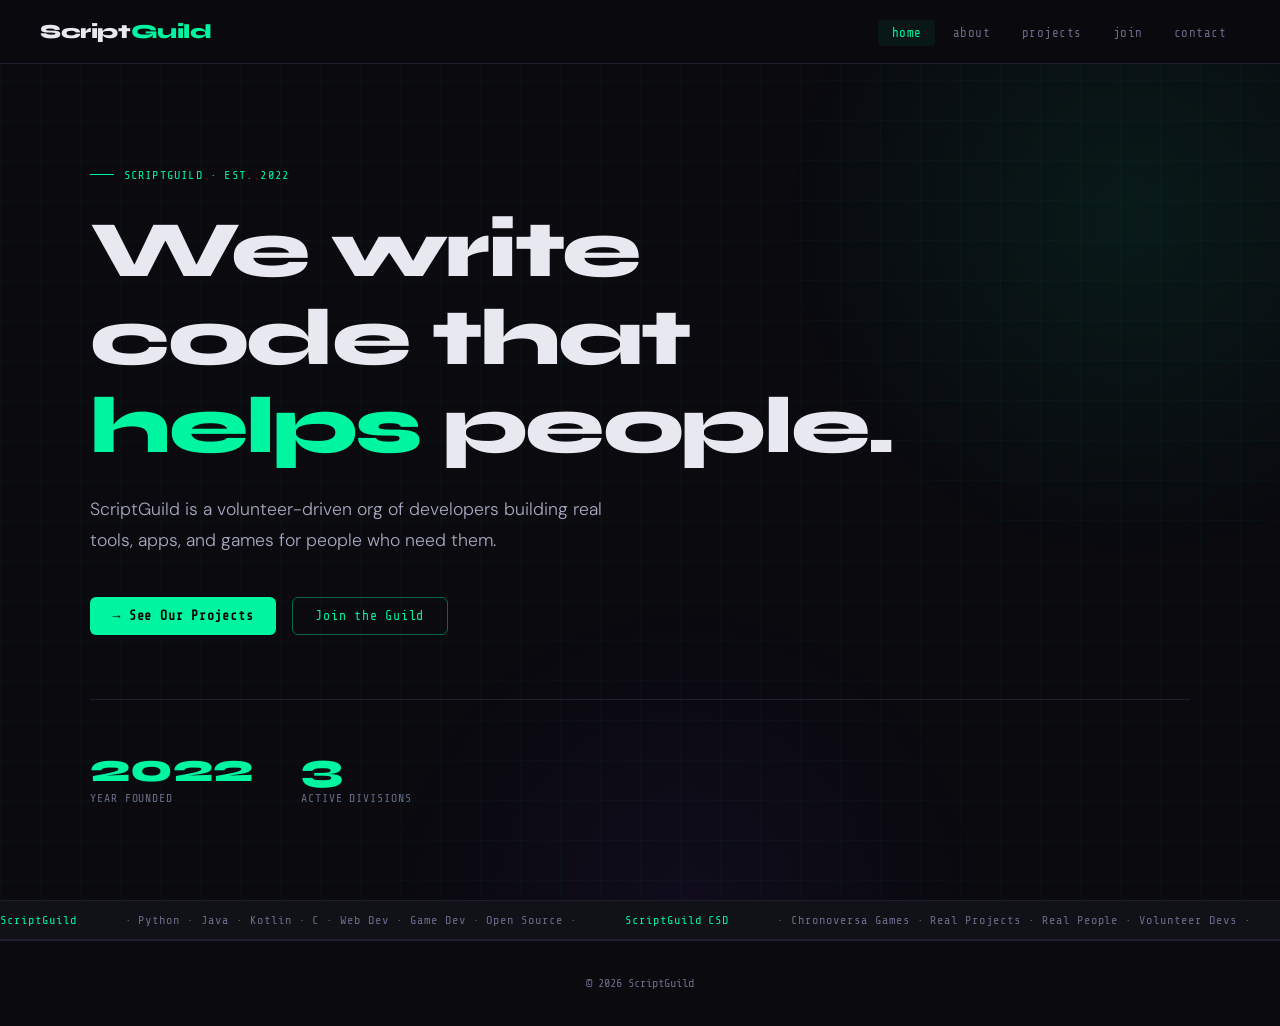
==== index.html @ 2c890572 "Rename home.html to index.html" ====
<!DOCTYPE html>
<html lang="en">
<head>
  <meta charset="UTF-8" />
  <meta name="viewport" content="width=device-width, initial-scale=1.0"/>
  <title>ScriptGuild — Home</title>
  <link rel="preconnect" href="https://fonts.googleapis.com">
  <link href="https://fonts.googleapis.com/css2?family=Share+Tech+Mono&family=Syne:wght@400;600;700;800&family=DM+Sans:wght@300;400;500&display=swap" rel="stylesheet">
  <style>
    :root {
      --bg: #0a0a0f;
      --surface: #111118;
      --surface2: #16161f;
      --border: #1e1e2e;
      --accent: #00f5a0;
      --accent2: #7c3aed;
      --accent3: #f59e0b;
      --text: #e8e8f0;
      --muted: #6b6b8a;
      --mono: 'Share Tech Mono', monospace;
      --display: 'Syne', sans-serif;
      --body: 'DM Sans', sans-serif;
    }

    *, *::before, *::after { box-sizing: border-box; margin: 0; padding: 0; }

    html { scroll-behavior: smooth; }

    body {
      background: var(--bg);
      color: var(--text);
      font-family: var(--body);
      font-weight: 300;
      min-height: 100vh;
      overflow-x: hidden;
    }

    /* Subtle grid background */
    body::before {
      content: '';
      position: fixed;
      inset: 0;
      background-image:
        linear-gradient(rgba(0,245,160,0.03) 1px, transparent 1px),
        linear-gradient(90deg, rgba(0,245,160,0.03) 1px, transparent 1px);
      background-size: 40px 40px;
      pointer-events: none;
      z-index: 0;
    }

    /* NAV */
    nav {
      position: fixed;
      top: 0; left: 0; right: 0;
      z-index: 100;
      display: flex;
      align-items: center;
      justify-content: space-between;
      padding: 0 2.5rem;
      height: 64px;
      background: rgba(10,10,15,0.85);
      backdrop-filter: blur(12px);
      border-bottom: 1px solid var(--border);
    }

    .nav-logo {
      font-family: var(--display);
      font-weight: 800;
      font-size: 1.25rem;
      color: var(--text);
      text-decoration: none;
      letter-spacing: -0.02em;
    }

    .nav-logo span {
      color: var(--accent);
    }

    .nav-links {
      display: flex;
      gap: 0.25rem;
      list-style: none;
    }

    .nav-links a {
      font-family: var(--mono);
      font-size: 0.78rem;
      color: var(--muted);
      text-decoration: none;
      padding: 0.4rem 0.85rem;
      border-radius: 4px;
      transition: color 0.2s, background 0.2s;
      letter-spacing: 0.04em;
    }

    .nav-links a:hover,
    .nav-links a.active {
      color: var(--accent);
      background: rgba(0,245,160,0.06);
    }

    /* Hamburger */
    .nav-toggle {
      display: none;
      flex-direction: column;
      gap: 5px;
      cursor: pointer;
      padding: 4px;
    }
    .nav-toggle span {
      display: block;
      width: 22px;
      height: 2px;
      background: var(--text);
      transition: 0.3s;
    }

    @media (max-width: 680px) {
      .nav-toggle { display: flex; }
      .nav-links {
        position: fixed;
        top: 64px; left: 0; right: 0;
        background: var(--surface);
        border-bottom: 1px solid var(--border);
        flex-direction: column;
        padding: 1rem;
        gap: 0.1rem;
        display: none;
      }
      .nav-links.open { display: flex; }
      .nav-links a { padding: 0.6rem 1rem; }
    }

    /* MAIN CONTENT */
    main {
      position: relative;
      z-index: 1;
      padding-top: 64px;
    }

    /* SECTION */
    .section {
      max-width: 1100px;
      margin: 0 auto;
      padding: 5rem 2rem;
    }

    .section-tag {
      font-family: var(--mono);
      font-size: 0.72rem;
      color: var(--accent);
      letter-spacing: 0.12em;
      text-transform: uppercase;
      margin-bottom: 0.75rem;
    }

    h1, h2, h3 {
      font-family: var(--display);
      font-weight: 800;
      letter-spacing: -0.03em;
      line-height: 1.1;
    }

    h1 { font-size: clamp(2.5rem, 7vw, 5rem); }
    h2 { font-size: clamp(1.8rem, 4vw, 3rem); }
    h3 { font-size: 1.25rem; font-weight: 700; }

    p { line-height: 1.75; color: #a8a8c0; }

    a { color: var(--accent); }

    /* CARD */
    .card {
      background: var(--surface);
      border: 1px solid var(--border);
      border-radius: 12px;
      padding: 1.75rem;
      transition: border-color 0.2s, transform 0.2s;
    }

    .card:hover {
      border-color: rgba(0,245,160,0.3);
      transform: translateY(-2px);
    }

    /* BUTTON */
    .btn {
      display: inline-flex;
      align-items: center;
      gap: 0.5rem;
      font-family: var(--mono);
      font-size: 0.82rem;
      letter-spacing: 0.06em;
      padding: 0.65rem 1.4rem;
      border-radius: 6px;
      text-decoration: none;
      transition: all 0.2s;
      cursor: pointer;
      border: none;
    }

    .btn-primary {
      background: var(--accent);
      color: #000;
      font-weight: 700;
    }

    .btn-primary:hover {
      background: #00dda0;
      transform: translateY(-1px);
      color: #000;
    }

    .btn-outline {
      background: transparent;
      color: var(--accent);
      border: 1px solid rgba(0,245,160,0.4);
    }

    .btn-outline:hover {
      background: rgba(0,245,160,0.08);
      border-color: var(--accent);
    }

    /* DIVIDER */
    .divider {
      height: 1px;
      background: linear-gradient(90deg, transparent, var(--border), transparent);
      margin: 1rem 0;
    }

    /* FOOTER */
    footer {
      position: relative;
      z-index: 1;
      border-top: 1px solid var(--border);
      padding: 2rem;
      text-align: center;
    }

    footer p {
      font-family: var(--mono);
      font-size: 0.75rem;
      color: var(--muted);
    }

    /* FADE IN ANIMATION */
    .fade-up {
      opacity: 0;
      transform: translateY(24px);
      animation: fadeUp 0.7s ease forwards;
    }

    @keyframes fadeUp {
      to { opacity: 1; transform: translateY(0); }
    }

    .delay-1 { animation-delay: 0.1s; }
    .delay-2 { animation-delay: 0.2s; }
    .delay-3 { animation-delay: 0.3s; }
    .delay-4 { animation-delay: 0.4s; }
    .delay-5 { animation-delay: 0.5s; }
  </style>
  
<style>
  /* HERO */
  .hero {
    min-height: calc(100vh - 64px);
    display: flex;
    align-items: center;
    position: relative;
    overflow: hidden;
    padding: 0 2rem;
  }

  .hero-inner {
    max-width: 1100px;
    margin: 0 auto;
    width: 100%;
  }

  .hero-eyebrow {
    display: inline-flex;
    align-items: center;
    gap: 0.6rem;
    font-family: var(--mono);
    font-size: 0.75rem;
    color: var(--accent);
    letter-spacing: 0.1em;
    margin-bottom: 1.5rem;
  }

  .hero-eyebrow::before {
    content: '';
    display: block;
    width: 24px;
    height: 1px;
    background: var(--accent);
  }

  .hero h1 {
    max-width: 820px;
    margin-bottom: 1.5rem;
  }

  .hero h1 em {
    font-style: normal;
    color: var(--accent);
    position: relative;
  }

  .hero-sub {
    font-size: 1.1rem;
    max-width: 520px;
    margin-bottom: 2.5rem;
    line-height: 1.8;
  }

  .hero-cta {
    display: flex;
    gap: 1rem;
    flex-wrap: wrap;
  }

  /* Blurry orb */
  .hero-orb {
    position: absolute;
    top: -200px;
    right: -200px;
    width: 700px;
    height: 700px;
    background: radial-gradient(circle, rgba(0,245,160,0.07) 0%, transparent 70%);
    pointer-events: none;
  }

  .hero-orb2 {
    position: absolute;
    bottom: -300px;
    left: 30%;
    width: 600px;
    height: 600px;
    background: radial-gradient(circle, rgba(124,58,237,0.06) 0%, transparent 70%);
    pointer-events: none;
  }

  /* MARQUEE */
  .marquee-strip {
    border-top: 1px solid var(--border);
    border-bottom: 1px solid var(--border);
    overflow: hidden;
    padding: 0.75rem 0;
    background: var(--surface);
  }

  .marquee-inner {
    display: flex;
    gap: 3rem;
    width: max-content;
    animation: marquee 24s linear infinite;
    font-family: var(--mono);
    font-size: 0.75rem;
    color: var(--muted);
    letter-spacing: 0.08em;
  }

  .marquee-inner span { color: var(--accent); }

  @keyframes marquee {
    from { transform: translateX(0); }
    to { transform: translateX(-50%); }
  }

  /* WHY SECTION */
  .why-grid {
    display: grid;
    grid-template-columns: repeat(auto-fit, minmax(280px, 1fr));
    gap: 1.25rem;
    margin-top: 3rem;
  }

  .why-card {
    background: var(--surface);
    border: 1px solid var(--border);
    border-radius: 12px;
    padding: 2rem;
    position: relative;
    overflow: hidden;
    transition: border-color 0.2s, transform 0.2s;
  }

  .why-card:hover {
    border-color: rgba(0,245,160,0.3);
    transform: translateY(-3px);
  }

  .why-card::before {
    content: '';
    position: absolute;
    top: 0; left: 0; right: 0;
    height: 2px;
    background: linear-gradient(90deg, var(--accent), transparent);
    opacity: 0;
    transition: opacity 0.2s;
  }

  .why-card:hover::before { opacity: 1; }

  .why-icon {
    font-size: 2rem;
    margin-bottom: 1rem;
  }

  .why-card h3 {
    margin-bottom: 0.5rem;
  }

  /* STATS */
  .stats-row {
    display: flex;
    gap: 3rem;
    flex-wrap: wrap;
    margin-top: 4rem;
    padding-top: 3rem;
    border-top: 1px solid var(--border);
  }

  .stat {
    display: flex;
    flex-direction: column;
    gap: 0.25rem;
  }

  .stat-num {
    font-family: var(--display);
    font-size: 2.5rem;
    font-weight: 800;
    color: var(--accent);
    line-height: 1;
  }

  .stat-label {
    font-family: var(--mono);
    font-size: 0.72rem;
    color: var(--muted);
    letter-spacing: 0.08em;
    text-transform: uppercase;
  }
</style>

</head>
<body>
  <nav>
    <a href="/" class="nav-logo">Script<span>Guild</span></a>
    <div class="nav-toggle" onclick="toggleNav()" id="hamburger">
      <span></span><span></span><span></span>
    </div>
    <ul class="nav-links" id="navLinks">
      <li><a href="/" class="active">home</a></li>
      <li><a href="/about" class="">about</a></li>
      <li><a href="/projects" class="">projects</a></li>
      <li><a href="/join" class="">join</a></li>
      <li><a href="/contact" class="">contact</a></li>
    </ul>
  </nav>

  <main>
    
<section class="hero">
  <div class="hero-orb"></div>
  <div class="hero-orb2"></div>
  <div class="hero-inner">
    <div class="hero-eyebrow fade-up">SCRIPTGUILD · EST. 2022</div>
    <h1 class="fade-up delay-1">We write code that<br><em>helps</em> people.</h1>
    <p class="hero-sub fade-up delay-2">
      ScriptGuild is a volunteer-driven org of developers building real tools, apps, and games for people who need them.
    </p>
    <div class="hero-cta fade-up delay-3">
      <a href="/projects" class="btn btn-primary">→ See Our Projects</a>
      <a href="/join" class="btn btn-outline">Join the Guild</a>
    </div>

    <div class="stats-row fade-up delay-4">
      <div class="stat">
        <span class="stat-num">2022</span>
        <span class="stat-label">Year Founded</span>
      </div>
      <div class="stat">
        <span class="stat-num">3</span>
        <span class="stat-label">Active Divisions</span>
      </div>
    </div>
  </div>
</section>

<!-- Marquee -->
<div class="marquee-strip">
  <div class="marquee-inner">
    <span>ScriptGuild</span> · Python · Java · Kotlin · C · Web Dev · Game Dev · Open Source · <span>ScriptGuild CSD</span> · Chronoversa Games · Real Projects · Real People · Volunteer Devs ·
    <span>ScriptGuild</span> · Python · Java · Kotlin · C · Web Dev · Game Dev · Open Source · <span>ScriptGuild CSD</span> · Chronoversa Games · Real Projects · Real People · Volunteer Devs ·
  </div>
</div>

<!-- Why Section -->

  </main>

  <footer>
    <p>© 2026 ScriptGuild</p>
  </footer>

  <script>
    function toggleNav() {
      document.getElementById('navLinks').classList.toggle('open');
    }
  </script>
  
</body>
</html>
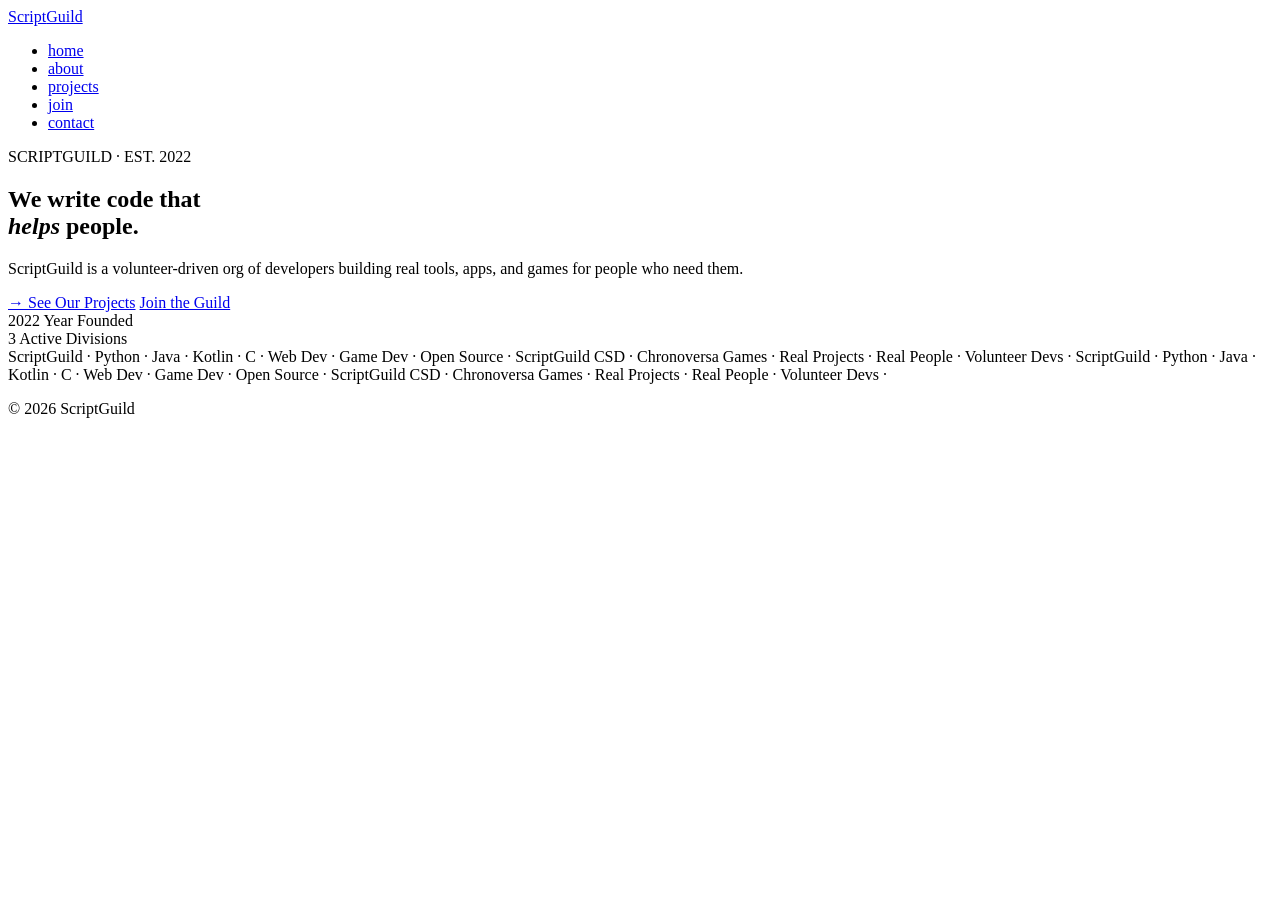
==== commit e22c0a9d: "Update index.html" ====
--- a/index.html
+++ b/index.html
@@ -4,448 +4,11 @@
   <meta charset="UTF-8" />
   <meta name="viewport" content="width=device-width, initial-scale=1.0"/>
   <title>ScriptGuild — Home</title>
+  <link rel="icon" href="images/icon.png">
   <link rel="preconnect" href="https://fonts.googleapis.com">
   <link href="https://fonts.googleapis.com/css2?family=Share+Tech+Mono&family=Syne:wght@400;600;700;800&family=DM+Sans:wght@300;400;500&display=swap" rel="stylesheet">
-  <style>
-    :root {
-      --bg: #0a0a0f;
-      --surface: #111118;
-      --surface2: #16161f;
-      --border: #1e1e2e;
-      --accent: #00f5a0;
-      --accent2: #7c3aed;
-      --accent3: #f59e0b;
-      --text: #e8e8f0;
-      --muted: #6b6b8a;
-      --mono: 'Share Tech Mono', monospace;
-      --display: 'Syne', sans-serif;
-      --body: 'DM Sans', sans-serif;
-    }
-
-    *, *::before, *::after { box-sizing: border-box; margin: 0; padding: 0; }
-
-    html { scroll-behavior: smooth; }
-
-    body {
-      background: var(--bg);
-      color: var(--text);
-      font-family: var(--body);
-      font-weight: 300;
-      min-height: 100vh;
-      overflow-x: hidden;
-    }
-
-    /* Subtle grid background */
-    body::before {
-      content: '';
-      position: fixed;
-      inset: 0;
-      background-image:
-        linear-gradient(rgba(0,245,160,0.03) 1px, transparent 1px),
-        linear-gradient(90deg, rgba(0,245,160,0.03) 1px, transparent 1px);
-      background-size: 40px 40px;
-      pointer-events: none;
-      z-index: 0;
-    }
-
-    /* NAV */
-    nav {
-      position: fixed;
-      top: 0; left: 0; right: 0;
-      z-index: 100;
-      display: flex;
-      align-items: center;
-      justify-content: space-between;
-      padding: 0 2.5rem;
-      height: 64px;
-      background: rgba(10,10,15,0.85);
-      backdrop-filter: blur(12px);
-      border-bottom: 1px solid var(--border);
-    }
-
-    .nav-logo {
-      font-family: var(--display);
-      font-weight: 800;
-      font-size: 1.25rem;
-      color: var(--text);
-      text-decoration: none;
-      letter-spacing: -0.02em;
-    }
-
-    .nav-logo span {
-      color: var(--accent);
-    }
-
-    .nav-links {
-      display: flex;
-      gap: 0.25rem;
-      list-style: none;
-    }
-
-    .nav-links a {
-      font-family: var(--mono);
-      font-size: 0.78rem;
-      color: var(--muted);
-      text-decoration: none;
-      padding: 0.4rem 0.85rem;
-      border-radius: 4px;
-      transition: color 0.2s, background 0.2s;
-      letter-spacing: 0.04em;
-    }
-
-    .nav-links a:hover,
-    .nav-links a.active {
-      color: var(--accent);
-      background: rgba(0,245,160,0.06);
-    }
-
-    /* Hamburger */
-    .nav-toggle {
-      display: none;
-      flex-direction: column;
-      gap: 5px;
-      cursor: pointer;
-      padding: 4px;
-    }
-    .nav-toggle span {
-      display: block;
-      width: 22px;
-      height: 2px;
-      background: var(--text);
-      transition: 0.3s;
-    }
-
-    @media (max-width: 680px) {
-      .nav-toggle { display: flex; }
-      .nav-links {
-        position: fixed;
-        top: 64px; left: 0; right: 0;
-        background: var(--surface);
-        border-bottom: 1px solid var(--border);
-        flex-direction: column;
-        padding: 1rem;
-        gap: 0.1rem;
-        display: none;
-      }
-      .nav-links.open { display: flex; }
-      .nav-links a { padding: 0.6rem 1rem; }
-    }
-
-    /* MAIN CONTENT */
-    main {
-      position: relative;
-      z-index: 1;
-      padding-top: 64px;
-    }
-
-    /* SECTION */
-    .section {
-      max-width: 1100px;
-      margin: 0 auto;
-      padding: 5rem 2rem;
-    }
-
-    .section-tag {
-      font-family: var(--mono);
-      font-size: 0.72rem;
-      color: var(--accent);
-      letter-spacing: 0.12em;
-      text-transform: uppercase;
-      margin-bottom: 0.75rem;
-    }
-
-    h1, h2, h3 {
-      font-family: var(--display);
-      font-weight: 800;
-      letter-spacing: -0.03em;
-      line-height: 1.1;
-    }
-
-    h1 { font-size: clamp(2.5rem, 7vw, 5rem); }
-    h2 { font-size: clamp(1.8rem, 4vw, 3rem); }
-    h3 { font-size: 1.25rem; font-weight: 700; }
-
-    p { line-height: 1.75; color: #a8a8c0; }
-
-    a { color: var(--accent); }
-
-    /* CARD */
-    .card {
-      background: var(--surface);
-      border: 1px solid var(--border);
-      border-radius: 12px;
-      padding: 1.75rem;
-      transition: border-color 0.2s, transform 0.2s;
-    }
-
-    .card:hover {
-      border-color: rgba(0,245,160,0.3);
-      transform: translateY(-2px);
-    }
-
-    /* BUTTON */
-    .btn {
-      display: inline-flex;
-      align-items: center;
-      gap: 0.5rem;
-      font-family: var(--mono);
-      font-size: 0.82rem;
-      letter-spacing: 0.06em;
-      padding: 0.65rem 1.4rem;
-      border-radius: 6px;
-      text-decoration: none;
-      transition: all 0.2s;
-      cursor: pointer;
-      border: none;
-    }
-
-    .btn-primary {
-      background: var(--accent);
-      color: #000;
-      font-weight: 700;
-    }
-
-    .btn-primary:hover {
-      background: #00dda0;
-      transform: translateY(-1px);
-      color: #000;
-    }
-
-    .btn-outline {
-      background: transparent;
-      color: var(--accent);
-      border: 1px solid rgba(0,245,160,0.4);
-    }
-
-    .btn-outline:hover {
-      background: rgba(0,245,160,0.08);
-      border-color: var(--accent);
-    }
-
-    /* DIVIDER */
-    .divider {
-      height: 1px;
-      background: linear-gradient(90deg, transparent, var(--border), transparent);
-      margin: 1rem 0;
-    }
-
-    /* FOOTER */
-    footer {
-      position: relative;
-      z-index: 1;
-      border-top: 1px solid var(--border);
-      padding: 2rem;
-      text-align: center;
-    }
-
-    footer p {
-      font-family: var(--mono);
-      font-size: 0.75rem;
-      color: var(--muted);
-    }
-
-    /* FADE IN ANIMATION */
-    .fade-up {
-      opacity: 0;
-      transform: translateY(24px);
-      animation: fadeUp 0.7s ease forwards;
-    }
-
-    @keyframes fadeUp {
-      to { opacity: 1; transform: translateY(0); }
-    }
-
-    .delay-1 { animation-delay: 0.1s; }
-    .delay-2 { animation-delay: 0.2s; }
-    .delay-3 { animation-delay: 0.3s; }
-    .delay-4 { animation-delay: 0.4s; }
-    .delay-5 { animation-delay: 0.5s; }
-  </style>
-  
-<style>
-  /* HERO */
-  .hero {
-    min-height: calc(100vh - 64px);
-    display: flex;
-    align-items: center;
-    position: relative;
-    overflow: hidden;
-    padding: 0 2rem;
-  }
-
-  .hero-inner {
-    max-width: 1100px;
-    margin: 0 auto;
-    width: 100%;
-  }
-
-  .hero-eyebrow {
-    display: inline-flex;
-    align-items: center;
-    gap: 0.6rem;
-    font-family: var(--mono);
-    font-size: 0.75rem;
-    color: var(--accent);
-    letter-spacing: 0.1em;
-    margin-bottom: 1.5rem;
-  }
-
-  .hero-eyebrow::before {
-    content: '';
-    display: block;
-    width: 24px;
-    height: 1px;
-    background: var(--accent);
-  }
-
-  .hero h1 {
-    max-width: 820px;
-    margin-bottom: 1.5rem;
-  }
-
-  .hero h1 em {
-    font-style: normal;
-    color: var(--accent);
-    position: relative;
-  }
-
-  .hero-sub {
-    font-size: 1.1rem;
-    max-width: 520px;
-    margin-bottom: 2.5rem;
-    line-height: 1.8;
-  }
-
-  .hero-cta {
-    display: flex;
-    gap: 1rem;
-    flex-wrap: wrap;
-  }
-
-  /* Blurry orb */
-  .hero-orb {
-    position: absolute;
-    top: -200px;
-    right: -200px;
-    width: 700px;
-    height: 700px;
-    background: radial-gradient(circle, rgba(0,245,160,0.07) 0%, transparent 70%);
-    pointer-events: none;
-  }
-
-  .hero-orb2 {
-    position: absolute;
-    bottom: -300px;
-    left: 30%;
-    width: 600px;
-    height: 600px;
-    background: radial-gradient(circle, rgba(124,58,237,0.06) 0%, transparent 70%);
-    pointer-events: none;
-  }
-
-  /* MARQUEE */
-  .marquee-strip {
-    border-top: 1px solid var(--border);
-    border-bottom: 1px solid var(--border);
-    overflow: hidden;
-    padding: 0.75rem 0;
-    background: var(--surface);
-  }
-
-  .marquee-inner {
-    display: flex;
-    gap: 3rem;
-    width: max-content;
-    animation: marquee 24s linear infinite;
-    font-family: var(--mono);
-    font-size: 0.75rem;
-    color: var(--muted);
-    letter-spacing: 0.08em;
-  }
-
-  .marquee-inner span { color: var(--accent); }
-
-  @keyframes marquee {
-    from { transform: translateX(0); }
-    to { transform: translateX(-50%); }
-  }
-
-  /* WHY SECTION */
-  .why-grid {
-    display: grid;
-    grid-template-columns: repeat(auto-fit, minmax(280px, 1fr));
-    gap: 1.25rem;
-    margin-top: 3rem;
-  }
-
-  .why-card {
-    background: var(--surface);
-    border: 1px solid var(--border);
-    border-radius: 12px;
-    padding: 2rem;
-    position: relative;
-    overflow: hidden;
-    transition: border-color 0.2s, transform 0.2s;
-  }
-
-  .why-card:hover {
-    border-color: rgba(0,245,160,0.3);
-    transform: translateY(-3px);
-  }
-
-  .why-card::before {
-    content: '';
-    position: absolute;
-    top: 0; left: 0; right: 0;
-    height: 2px;
-    background: linear-gradient(90deg, var(--accent), transparent);
-    opacity: 0;
-    transition: opacity 0.2s;
-  }
-
-  .why-card:hover::before { opacity: 1; }
-
-  .why-icon {
-    font-size: 2rem;
-    margin-bottom: 1rem;
-  }
-
-  .why-card h3 {
-    margin-bottom: 0.5rem;
-  }
-
-  /* STATS */
-  .stats-row {
-    display: flex;
-    gap: 3rem;
-    flex-wrap: wrap;
-    margin-top: 4rem;
-    padding-top: 3rem;
-    border-top: 1px solid var(--border);
-  }
-
-  .stat {
-    display: flex;
-    flex-direction: column;
-    gap: 0.25rem;
-  }
-
-  .stat-num {
-    font-family: var(--display);
-    font-size: 2.5rem;
-    font-weight: 800;
-    color: var(--accent);
-    line-height: 1;
-  }
-
-  .stat-label {
-    font-family: var(--mono);
-    font-size: 0.72rem;
-    color: var(--muted);
-    letter-spacing: 0.08em;
-    text-transform: uppercase;
-  }
-</style>
+  <link rel="stylesheet" href="styles/base.css">
+  <link rel="stylesheet" href="styles/index.css">
 
 </head>
 <body>
@@ -455,11 +18,11 @@
       <span></span><span></span><span></span>
     </div>
     <ul class="nav-links" id="navLinks">
-      <li><a href="/" class="active">home</a></li>
-      <li><a href="/about" class="">about</a></li>
-      <li><a href="/projects" class="">projects</a></li>
-      <li><a href="/join" class="">join</a></li>
-      <li><a href="/contact" class="">contact</a></li>
+      <li><a href="index.html" class="active">home</a></li>
+      <li><a href="about.html" class="">about</a></li>
+      <li><a href="projects.html" class="">projects</a></li>
+      <li><a href="join.html" class="">join</a></li>
+      <li><a href="contact.html" class="">contact</a></li>
     </ul>
   </nav>
 
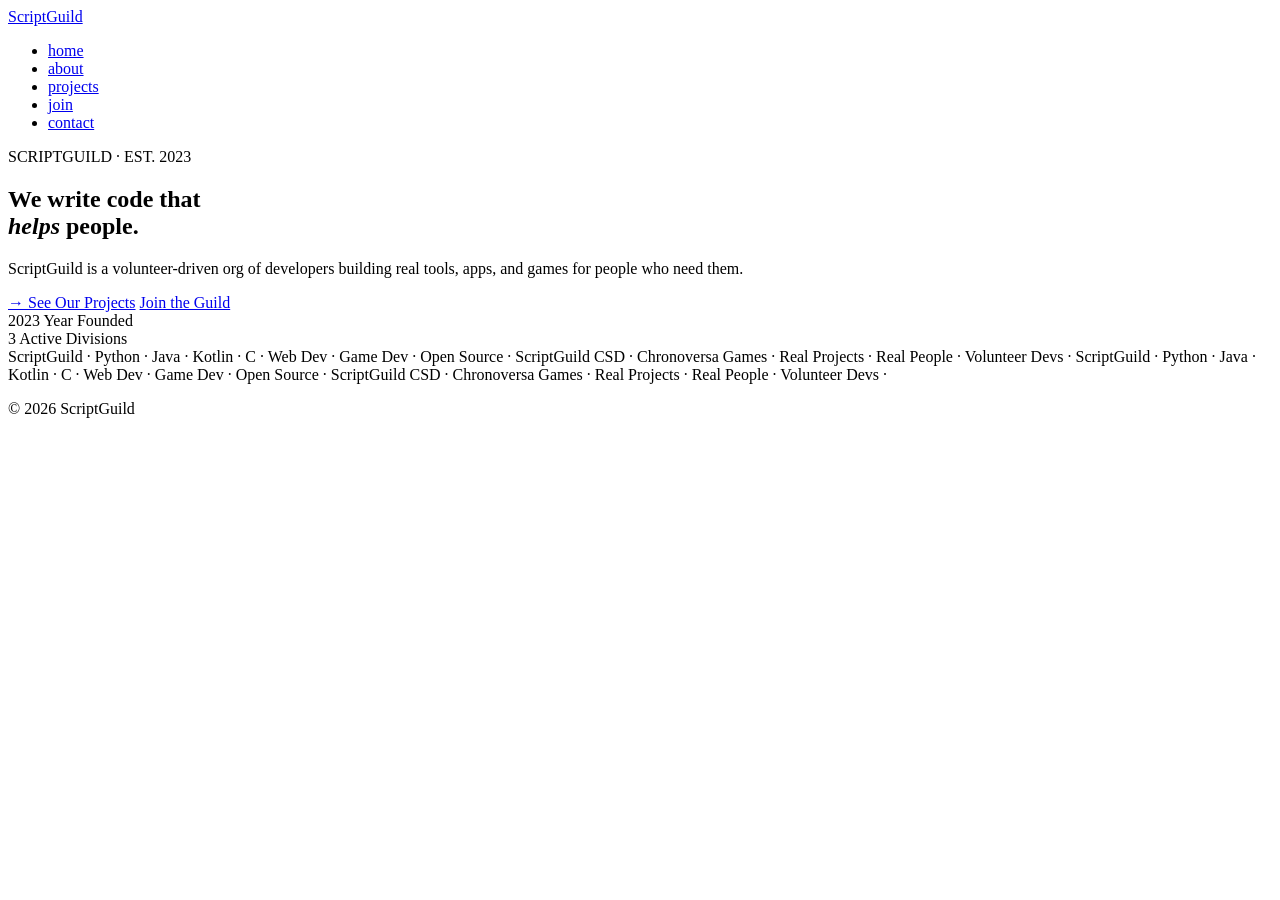
==== commit 8f85b83a: "Update index.html" ====
--- a/index.html
+++ b/index.html
@@ -32,7 +32,7 @@
   <div class="hero-orb"></div>
   <div class="hero-orb2"></div>
   <div class="hero-inner">
-    <div class="hero-eyebrow fade-up">SCRIPTGUILD · EST. 2022</div>
+    <div class="hero-eyebrow fade-up">SCRIPTGUILD · EST. 2023</div>
     <h1 class="fade-up delay-1">We write code that<br><em>helps</em> people.</h1>
     <p class="hero-sub fade-up delay-2">
       ScriptGuild is a volunteer-driven org of developers building real tools, apps, and games for people who need them.
@@ -44,7 +44,7 @@
 
     <div class="stats-row fade-up delay-4">
       <div class="stat">
-        <span class="stat-num">2022</span>
+        <span class="stat-num">2023</span>
         <span class="stat-label">Year Founded</span>
       </div>
       <div class="stat">
